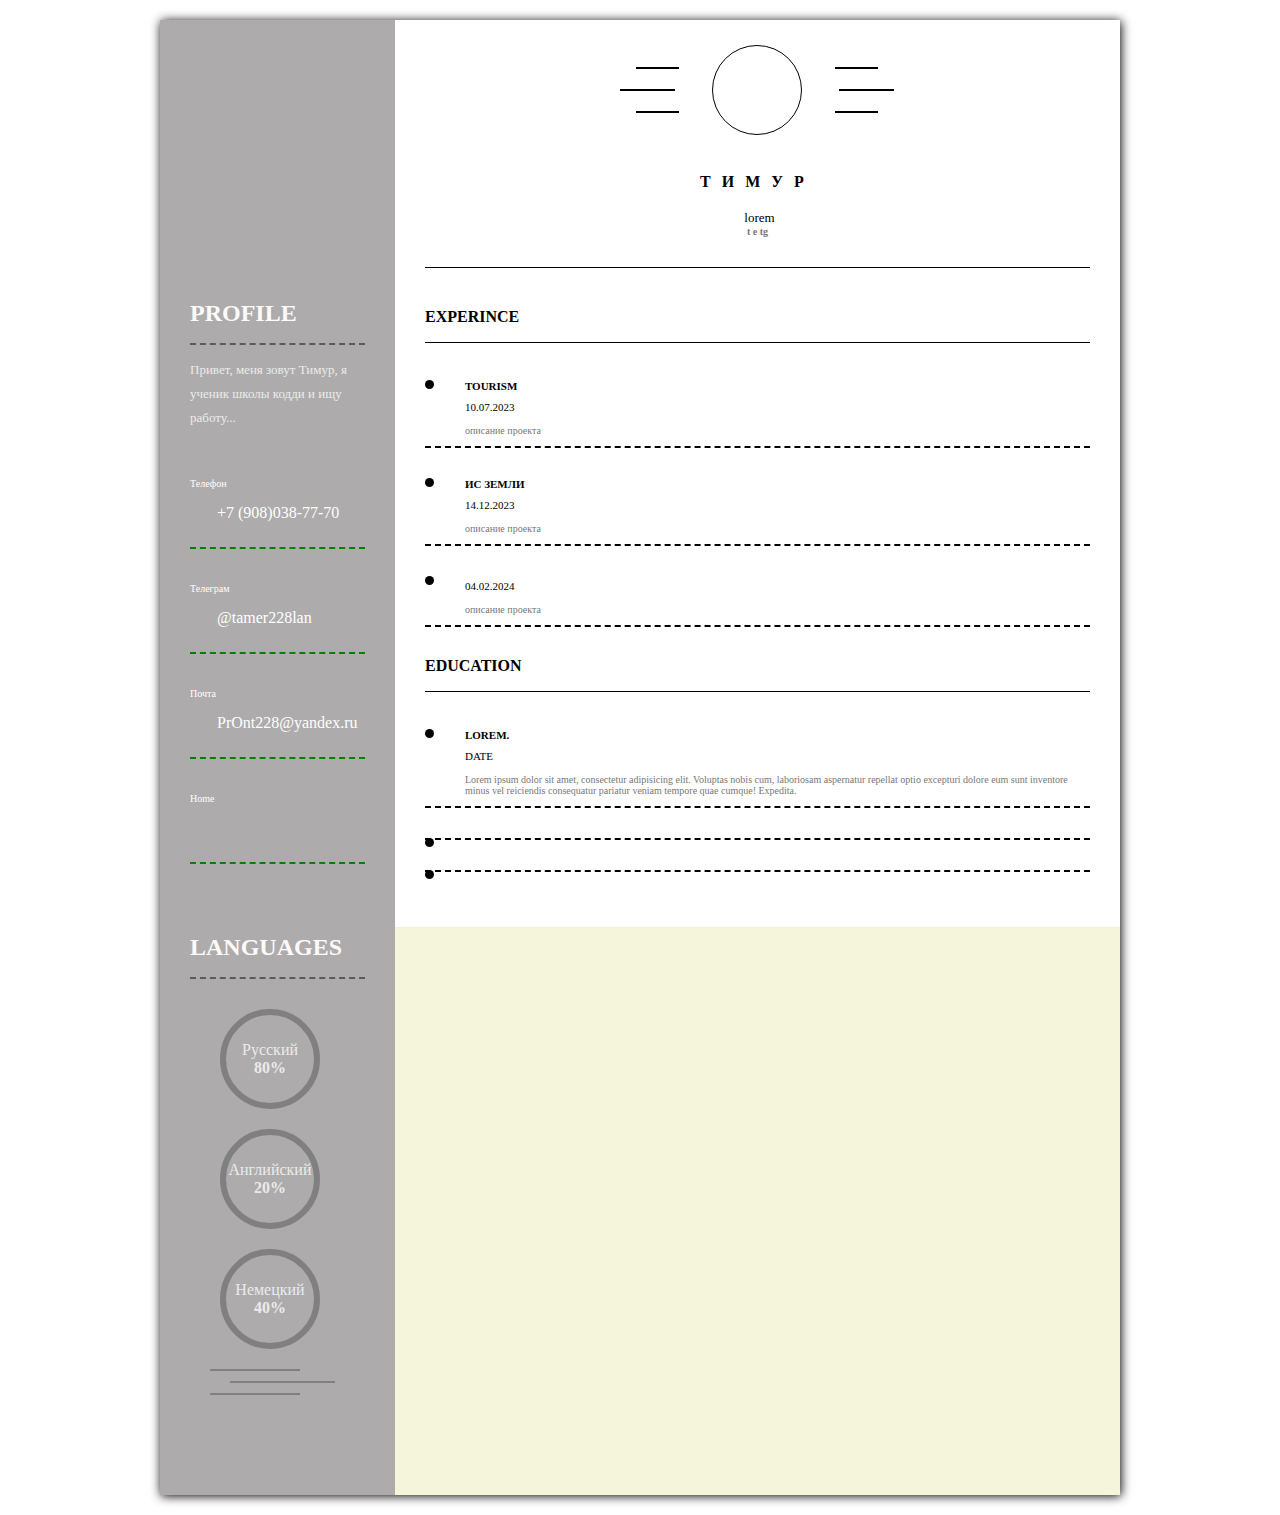
==== matreshka_files/index.html @ 3762ec0a "Add files via upload" ====
<!DOCTYPE html>
<html lang="en">
<head>
    <meta charset="UTF-8">
    <title>Моё резюме</title>
    <link rel="stylesheet" href="css/main.css">
</head>
<body>
    <div class="container">
<!--        профиль-->
        <div class="avatar">
            <div class="photo"></div>
            <div class="photo-info">
                <h2 class="heading h2-first">Profile</h2>
                <p class="text">
                    Привет, меня зовут Тимур, я ученик школы кодди и ищу работу...
                </p>
                <div class="contacts">
                    <div class="contact">
                        <h3 class="phone">Телефон</h3>
                        <a href="tel:89080387770" class="link-number">+7 (908)038-77-70</a>
                    </div>
                    <div class="contact">
                        <h3 class="phone">Телеграм</h3>
                        <a href="" class="link-number">@tamer228lan</a>
                    </div>
                    <div class="contact">
                        <h3 class="phone">Почта</h3>
                        <a href="mailto:PrOnt228@yandex.ru" class="link-number">PrOnt228@yandex.ru</a>
                    </div>
                    <div class="contact">
                        <h3 class="phone">Home</h3>
                        <a href="" class="link-number"></a>
                    </div>
                </div>
                <h2 class="heading h2-first">Languages</h2>
                <div class="languages">
                    <div class="language">
                       <span class="language-text">Русский</span>
                          <strong class="language-percent">80%</strong>
                    </div>
                    <div class="language">
                        <span class="language-text">Английский</span>
                        <strong class="language-percent">20%</strong>
                    </div>
                    <div class="language">
                        <span class="language-text">Немецкий</span>
                        <strong class="language-percent">40%</strong>
                    </div>
                    <div class="lines">
                        <span class="line"></span>
                        <span class="line"></span>
                        <span class="line"></span>
                    </div>
                </div>
            </div>
        </div>
<!--        резюме-->
        <div class="info">
        <div class="info-wrap">
<!--           -->
            <div class="logo"><div class="logo-lines logo-lites-left">
                <span class="logo-line"></span>
                <span class="logo-line"></span>
                <span class="logo-line"></span>
            </div>
            <div class="logo-img"></div>
            <div class="logo-lines logo-lites-right">
                <span class="logo-line"></span>
                <span class="logo-line"></span>
                <span class="logo-line"></span>
            </div>
            
<!--            end- of 1st-->
            </div>
            
            <div class="about">
              <h1 class="name">Тимур</h1>
              <span class="position"></span>
              <adres class="about-adress">lorem</adres>
              <div class="about-contacts"><a href="" class="about-link"><b>t</b>
              </a>
              <a href="" class="about-link">
              <b>e</b>
              </a>
              <a href="" class="about-link">
              <b>tg</b>
              </a>
              </div>                                                                                                                                  
            </div>
            
            <div class="experience">
                <h2 class="heading heading-white">Experince</h2>
                <ul class="list">
                    <li class="list-item">
                        <h4 class="list-ittem-4">Tourism</h4>
                        <span class="list-item-date">10.07.2023</span>
                        <p class="item-info">описание проекта</p>
                    </li>
                    <li class="list-item">
                        <h4 class="list-ittem-4">ИС Земли</h4>
                        <span class="list-item-date">14.12.2023</span>
                        <p class="item-info">описание проекта</p>
                    </li>
                    <li class="list-item">
                        <h4 class="list-ittem-4"></h4>
                        <span class="list-item-date">04.02.2024</span>
                        <p class="item-info">описание проекта</p>
                    </li>
                </ul>
            </div>
            
            <div class="education">
                <h2 class="heading heading-white">Education</h2>
                <ul class="list">
                    <li class="list-item list-item2">
                        <h4 class="list-ittem-4">Lorem.</h4>
                        <span class="list-item-date">Date</span>
                        <p class="item-info">Lorem ipsum dolor sit amet, consectetur adipisicing elit. Voluptas nobis cum, laboriosam aspernatur repellat optio excepturi dolore eum sunt inventore minus vel reiciendis consequatur pariatur veniam tempore quae cumque! Expedita.</p>
                    </li>
                    <li class="list-item list-item2">
                        <h4 class="list-ittem-4"></h4>
                        <span class="list-item-date"></span>
                        <p class="item-info"></p>
                    </li>
                    <li class="list-item list-item2">
                        <h4 class="list-ittem-4"></h4>
                        <span class="list-item-date"></span>
                        <p class="item-info"></p>
                    </li>
                </ul>
                    </div>
            
            <div class="lvl"></div>
        </div>
        </div>
    </div>
</body>
</html>
---- matreshka_files/css/main.css ----
*, *:after, *:before {
   
    box-sizing: inherit;
}
html {
    
    box-sizing: border-box;
}

.container {
    display: -webkit-box;
    display: -ms-flexbox;
    display: flex;
    max-width: 960px;
    background: beige;
    margin: 20px auto;
    justify-content: space-between;
    box-shadow: 1px 1px 10px rgba(0,0,0,2)
}

.avatar {
    flex-basis: 35%;
    background: #adabab;
    color: #ebebeb;
    
    
}

.h2-first {
    color: snow;
    border-bottom: 2px #5a5a5a dashed;
}

.heading {
    margin: 0;
    padding-bottom: 16px;
    text-transform: uppercase;
    font-weight: 700;
}

.photo-info {
    padding: 50px 30px 70px 30px;
}

.text {
    line-height: 24.19px;
    font-size: 13px;
}

.photo {
    height: 230px;
    background: url(https://avatars.mds.yandex.net/get-yapic/45131/9dwzy7QoiFhvHcbV24ySVDW2esw-1/islands-retina-50);
    background-size: cover;
    background-position: center;
    background-repeat: no-repeat;
}

.contact {
    border-bottom: 2px green dashed;
    padding-top: 24px;
    padding-bottom: 24px
}

.phone {
    color: #fff;
    margin-bottom: 13px;
    font-size:10px;
    font-weight: 400;
}

.link-number {
    color: #fff;
    text-decoration: none;
    padding-left: 27px;
    line-height: 21px;
}

.contacts {
    margin-bottom: 70px
}

.language {
    width: 100px;
    height: 100px;
    border: 6px solid gray;
    border-radius: 50%;
    display: flex;
    justify-content: center;
    align-items: center;
    flex-direction: column;
    margin: 10px
}

.line {
    width: 90px;
    height: 2px;
    display: block;
    background: gray;
    margin-top: 10px;
    margin-bottom: 10px;
    
}
.line:nth-child(2) {
    width: 105px;
    margin-left: 20px;
}

.languages {
    display: flex;
    flex-wrap: wrap; 
    margin: 20px
}

.info-wrap {
    padding: 25px 30px;
    flex-basis: 63%;
    background:#fff;
}

.logo-img {
    width: 90px;
    height: 90px;
    border: 1px solid black;
    border-radius: 50%;
    background: url(https://avatars.mds.yandex.net/get-yapic/45131/9dwzy7QoiFhvHcbV24ySVDW2esw-1/islands-retina-50);
        background-size: cover;
    background-position: center;
}

.logo {
    display: flex;
    justify-content: center;
    margin-bottom: 38px;
}

.logo-line {
    display: block;
    width: 43px;
    height: 2px;
    background: black;
    margin-bottom: 10px;
        margin-top: 10px;
}

.logo-lines {
    display: flex;
    align-items: center;
    justify-content: center;
    flex-direction: column;
    margin-left: 17px;
    margin-right: 17px
}

.logo-lites-left .logo-line:nth-child(2) {
    margin-right: 20px;
    width: 55px;
    
}

.logo-lites-right .logo-line:nth-child(2) {
    margin-left:  20px;
    width: 55px;
    
} 
    


.about {
    text-align: center;
    border-bottom: 1px solid black;
    padding-bottom: 30px;
    margin-bottom: 40px;
}

.name {
    font-size: 16px;
    text-transform: uppercase;
    letter-spacing: 11px;
}

.position {
    font-size: 9px;
    text-transform: uppercase;
    color: #808000;
    margin-bottom: 20px;
    display: inline-block
}

.about-adress {
    font-size: 13px;
    margin-bottom: 15px;
    
}

.about-contacts {
    font-size: 10px;
}

.about-link {
    text-decoration: none;
    color: #777777;
}

.heading-white {
    font-size: 16px;
    border-bottom: 1px solid black;
    margin-bottom: 37px;
}

.list {
    list-style: none;
    padding-left: 0;
}

.list-item:before {
    content: '';
    background: black;
    position: absolute;
    width: 9px;
    height: 9px;
    border-radius: 50%;
    left: 0;
    top:3;
    
}
.list-item{
    position: relative;
    padding-left: 40px;
    margin-bottom: 30px;
    border-bottom: 2px dashed black;
    
}

.list-ittem-4 {
    font-size: 11px;
    text-transform: uppercase;
    margin-bottom: 5px;
}

.list-item-date {
    font-size: 11px;
    text-transform: uppercase;
    
}

.item-info {
    font-size: 10px;
    color: #777;
}

.list-item2 {
    
}
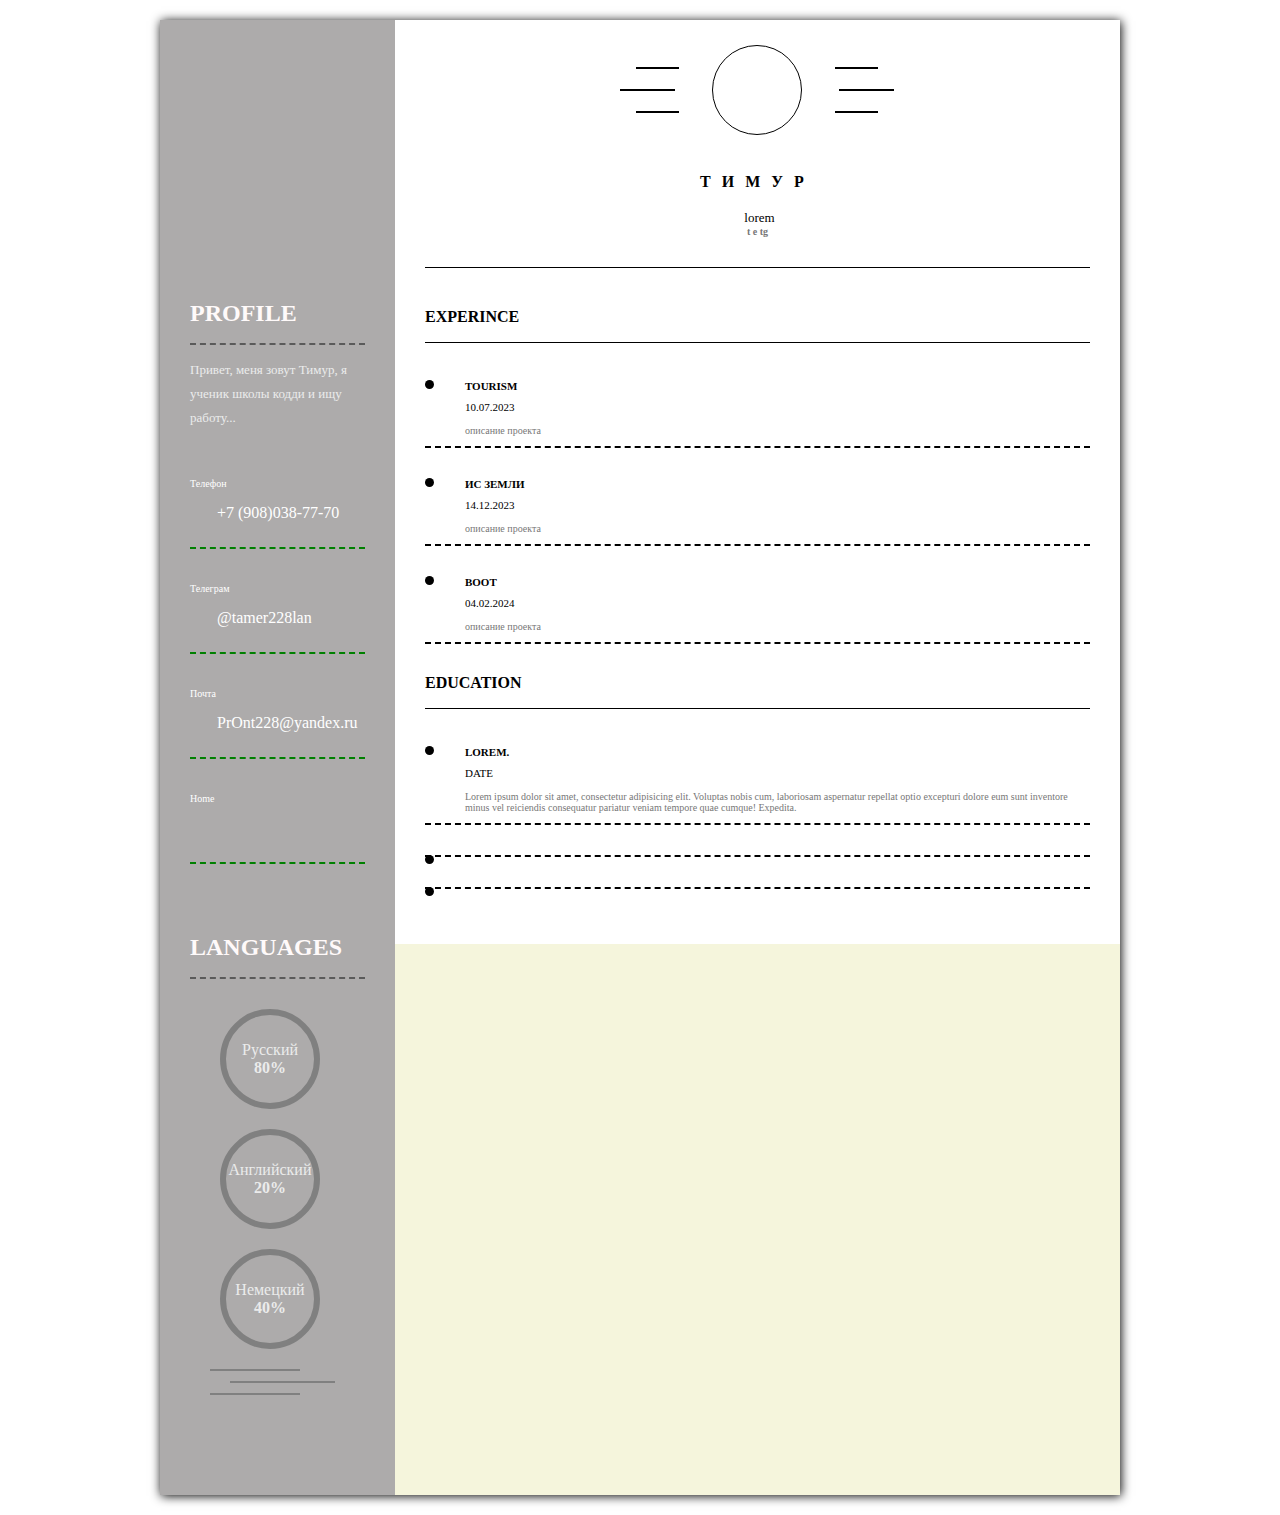
==== commit 7c79183a: "Add files via upload" ====
--- a/matreshka_files/index.html
+++ b/matreshka_files/index.html
@@ -103,7 +103,7 @@
                         <p class="item-info">описание проекта</p>
                     </li>
                     <li class="list-item">
-                        <h4 class="list-ittem-4"></h4>
+                       <a href="timproalex.github.io/boot"></a> <h4 class="list-ittem-4">Boot</h4>
                         <span class="list-item-date">04.02.2024</span>
                         <p class="item-info">описание проекта</p>
                     </li>
